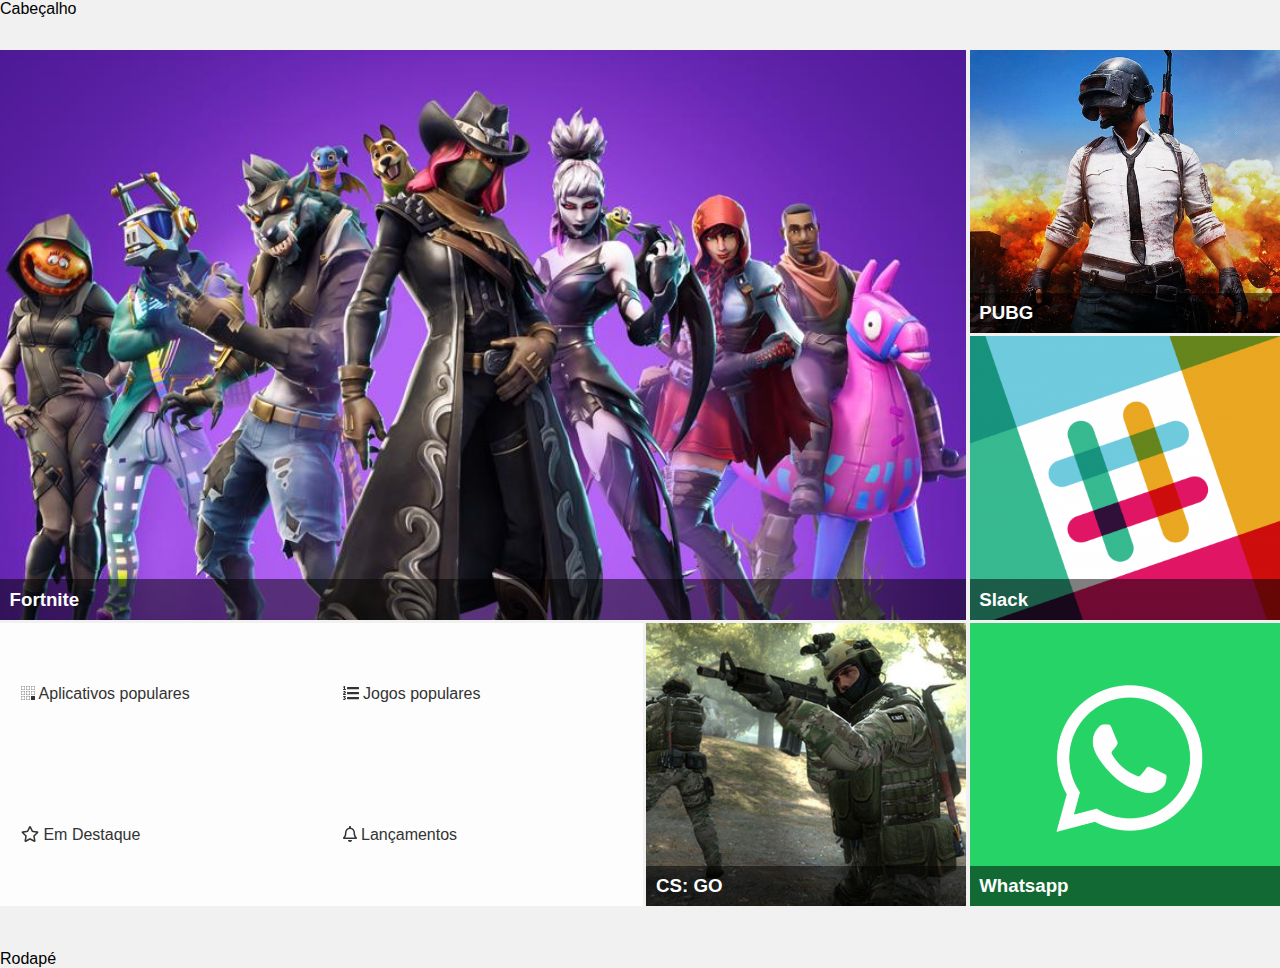
==== alura-store/index.html @ ba360400 "aula 1 e 2" ====
<!DOCTYPE html>
<html lang="pt-br">
<head>
    <meta charset="UTF-8">
    <meta name="viewport" content="width=device-width, initial-scale=1.0">
    <meta http-equiv="X-UA-Compatible" content="ie=edge">
    <title>Alura Store | Baixe nossos aplicativos e jogos</title>
    <link href="./assets/css/normalize.css" rel="stylesheet">
    <link href="./assets/css/reset.css" rel="stylesheet">
    <link href="./assets/css/style.css" rel="stylesheet">
    <link href="./assets/css/destaques.css" rel="stylesheet">
</head>
<body class="app">
    <header class="cabecalho">Cabeçalho</header>
    <main class="conteudo">
        <section class="destaques">
            <div class="destaques__principal caixa">
                <h3 class="destaques__titulo">Fortnite</h3>
            </div>
            <div class="destaques__secundario caixa">
                <h3 class="destaques__titulo">PUBG</h3>
            </div>
            <div class="destaques__secundario caixa">
                <h3 class="destaques__titulo">Slack</h3>
            </div>
            <div class="destaques__secundario caixa">
                <h3 class="destaques__titulo">Whatsapp</h3>
            </div>
            <div class="destaques__secundario caixa">
                <h3 class="destaques__titulo">CS: GO</h3>
            </div>
            <div class="destaques__categorias">
                <ul class="destaques__categorias___lista">
                    <li class="destaques__categorias___item">
                        <a class="destaques__categorias___link" href="#">
                            <i class="destaques__categorias___icone fab fa-buromobelexperte"></i>
                            Aplicativos populares
                        </a>
                    </li>
                    <li class="destaques__categorias___item">
                        <a class="destaques__categorias___link" href="#">
                            <i class="fas fa-list-ol"></i>
                            Jogos populares
                        </a>
                    </li>
                    <li class="destaques__categorias___item">
                        <a class="destaques__categorias___link" href="#">
                            <i class="far fa-star"></i>
                            Em Destaque
                        </a>
                    </li>
                    <li class="destaques__categorias___item">
                        <a class="destaques__categorias___link" href="#">
                            <i class="far fa-bell"></i>
                            Lançamentos
                        </a>
                    </li>
                </ul>
            </div>
        </section>
    </main>
    <footer class="rodape">Rodapé</footer>
    <script src="./assets/js/fontawesome.all.min.js"></script>
</body>
</html>
---- alura-store/assets/css/style.css ----
.app {
    background: #f1f1f1;
    display: grid;  
    font-family: Arial, Helvetica, sans-serif;
    grid-template-areas: 
    "cabecalho"
    "conteudo"
    "rodape";
    grid-template-columns: auto;
    grid-template-rows: 50px 100vh auto;
}

.cabecalho {
    grid-area: cabecalho;
}
 
.conteudo {
    grid-area: conteudo;
}

.rodape {
    grid-area:rodape;
}
---- alura-store/assets/css/destaques.css ----
.caixa {
    align-items: flex-end;
    display: flex;
    justify-content: center;
}

.destaques {
    display: grid;
    grid-gap: .2rem;
    grid-template-columns: 25% 25% 25% 25%;
    grid-template-rows: 33.33% 33.33% 33.33%;
    height: calc(100vh - 50px);
}
.destaques__titulo {
    background: rgba(0, 0, 0, .5);
    color: #fdfdfd;
    padding: .6rem;
    width: 100%;

}

.destaques__principal {
    background: url('../img/fortnite.jpg') center / cover no-repeat;
    grid-column: 1 / 4;
    grid-row: 1/ 3
}

.destaques__secundario:nth-child(2) {
    background: url(../img/pubg.jpg) center / cover no-repeat;
    grid-column: 4 / 4;
    grid-row: 1 /1;
}

.destaques__secundario:nth-child(3) {
    background: url('../img/slack.png') center / cover no-repeat;
    grid-column: 4 / 4;
    grid-row: 2 / 2;
}

.destaques__secundario:nth-child(4) {
    background: url('../img/whatsapp.png') center / cover no-repeat;
    grid-column: 4 / 4;
    grid-row: 3 /3;
}

.destaques__secundario:nth-child(5) {
    background: url('../img/cs-go.jpg') center / cover no-repeat;
    grid-column: 3 / 3;
    grid-row: 3 / 3;
}

.destaques__categorias {
    grid-column: 1 / 3;
    grid-row: 3 / 3;
}

.destaques__categorias___lista {
    display: flex;
    flex-wrap: wrap;
    height: 100%;
    justify-content: space-between;
}

.destaques__categorias___item {
    align-items: center;
    background: #fdfdfd;
    border-left: 5px solid transparent;
    color: #333333;
    display: flex;
    padding: 1rem;
    width: 50%   
}

.destaques__categorias___link {
    color: inherit;
}
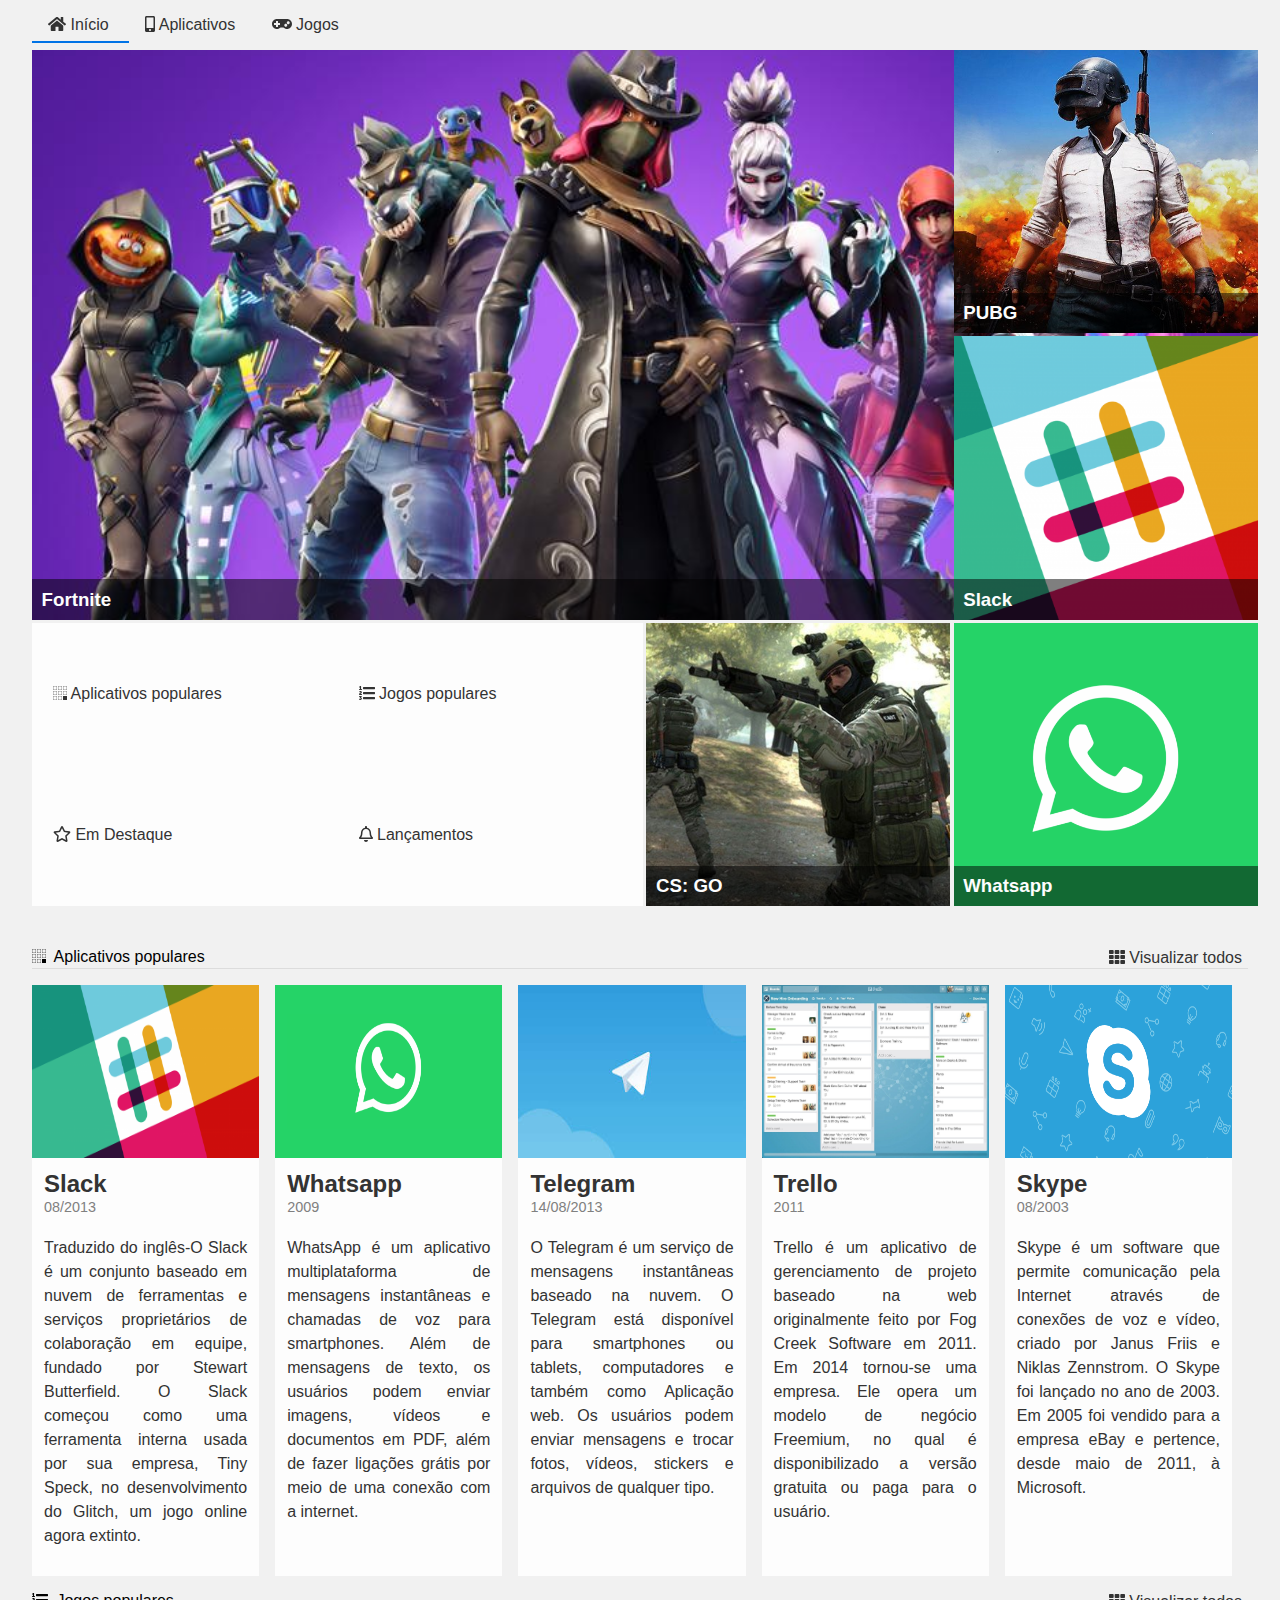
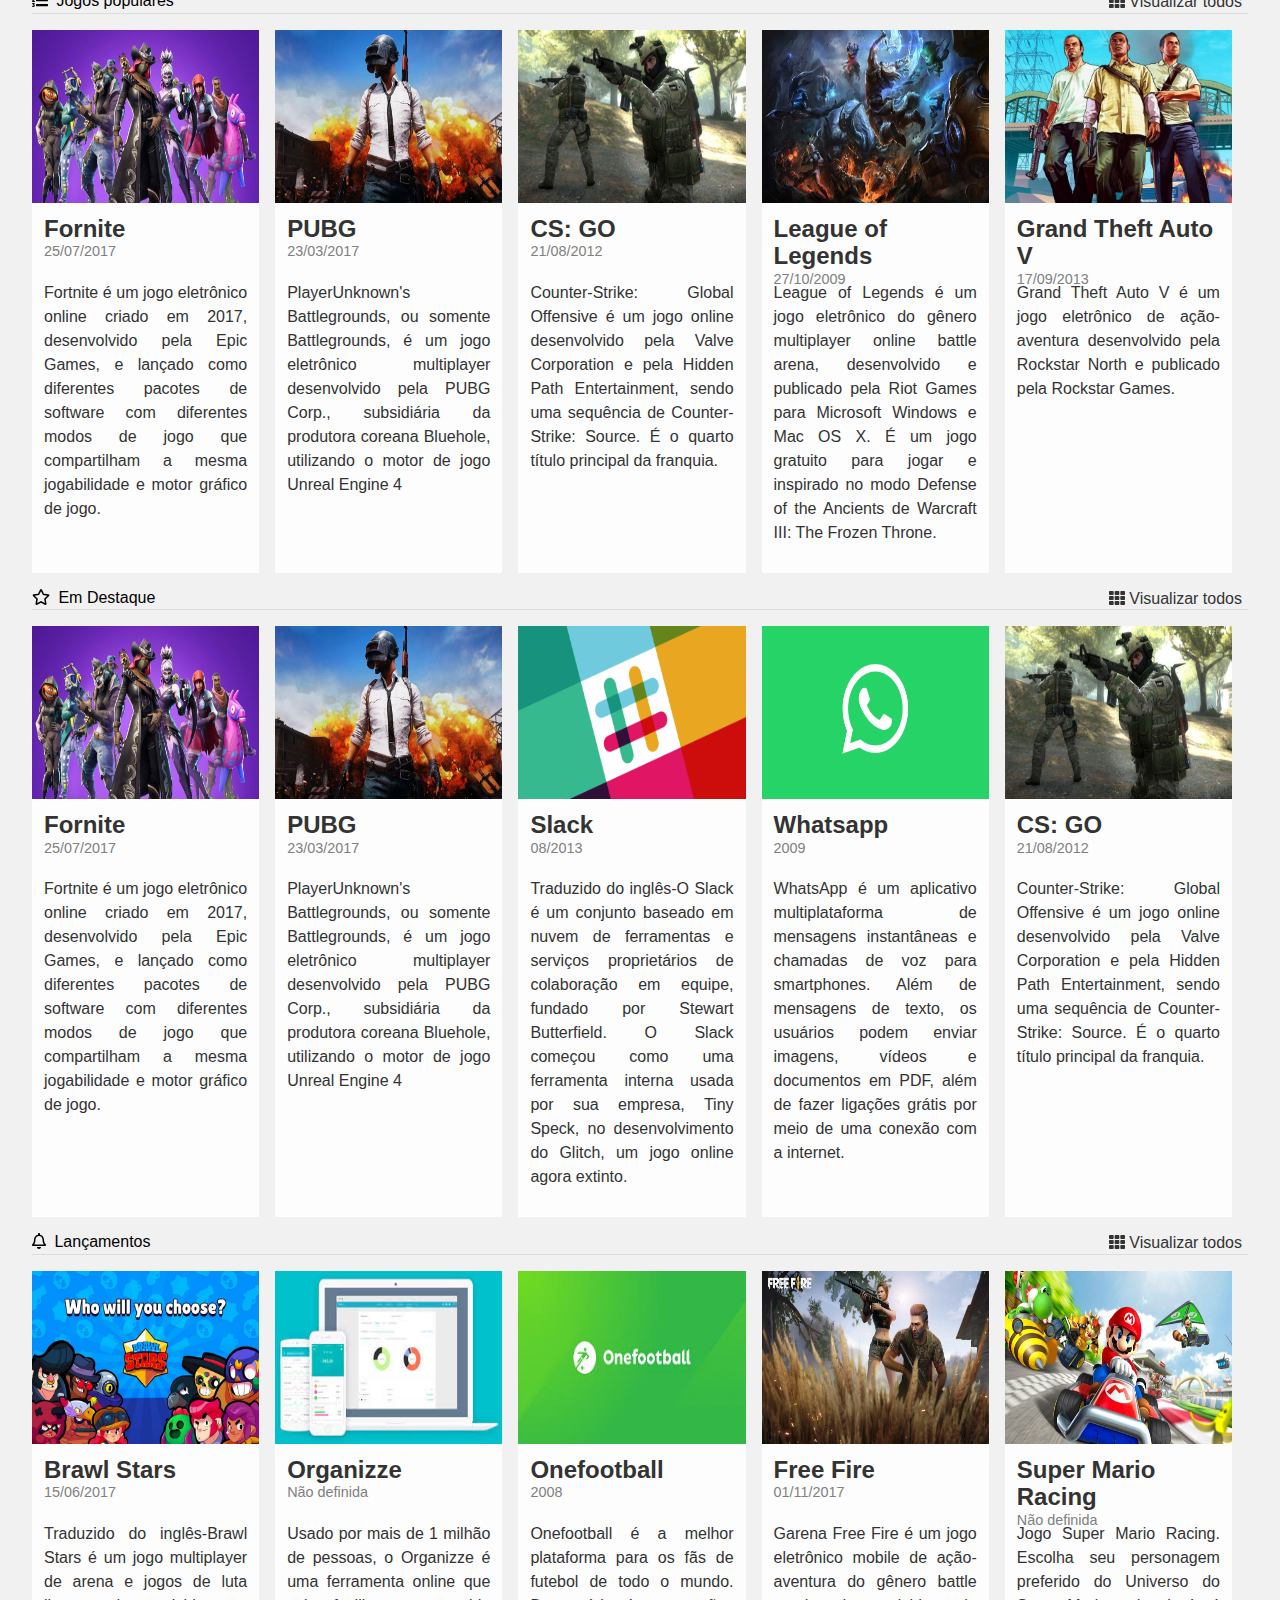
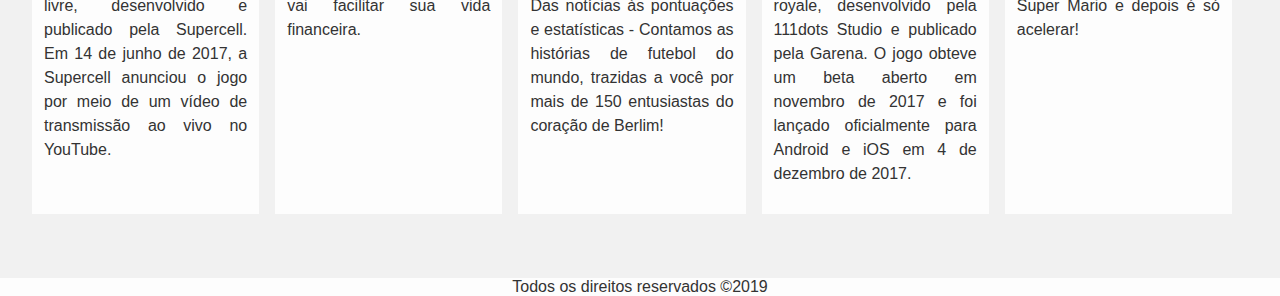
==== commit 92671f28: "projeto finalizado" ====
--- a/alura-store/index.html
+++ b/alura-store/index.html
@@ -9,9 +9,29 @@
     <link href="./assets/css/reset.css" rel="stylesheet">
     <link href="./assets/css/style.css" rel="stylesheet">
     <link href="./assets/css/destaques.css" rel="stylesheet">
+    <link href="./assets/css/populares.css" rel="stylesheet">
+    <link href="./assets/css/menu.css" rel="stylesheet">
+    <link href="./assets/css/responsivo.css" rel="stylesheet">
 </head>
 <body class="app">
-    <header class="cabecalho">Cabeçalho</header>
+    <header class="cabecalho"><nav class="menu">
+        <ul class="menu__lista">
+            <li class="menu__item">
+                <a class="menu__link ativo" href="#">
+                    <i class="fas fa-home"></i>
+                    Início
+                </a>
+                <a class="menu__link" href="#">
+                    <i class="fas fa-mobile-alt"></i>
+                    Aplicativos</a>
+                <a class="menu__link" href="#">
+                    <i class="fas fa-gamepad"></i>
+                    Jogos
+                </a>
+            </li>
+        </ul>
+    </nav>
+    </header>
     <main class="conteudo">
         <section class="destaques">
             <div class="destaques__principal caixa">
@@ -58,8 +78,314 @@
                 </ul>
             </div>
         </section>
+        <section class="populares">
+            <div class="populares__itens">
+                <div class="populares__info">
+                    <div class="populares__cabecalho">
+                        <h4 class="populares__titulo">
+                            <i class="populares__icone fab fa-buromobelexperte"></i>
+                            Aplicativos populares
+                        </h4>
+                        <button class="populares__botao">
+                            <i class="fas fa-th"></i>
+                            Visualizar todos
+                        </button>
+                    </div>
+                </div>
+                <div class="populares__conteudo">
+                    <div class="populares__card">
+                        <img class="populares__card___imagem" src="./assets/img/slack.png">
+                        <div class="populares__card___corpo">
+                            <div class="populares__card___cabecalho">
+                                <h5 class="populares__card___titulo">Slack</h5>
+                                <time class="populares__card___data" datetime="2013-08-01">08/2013</time>
+                            </div>
+                            <div class="populares__card___descricao">
+                                Traduzido do inglês-O Slack é um conjunto baseado em nuvem de ferramentas e serviços proprietários de colaboração em equipe, fundado por Stewart Butterfield. O Slack começou como uma ferramenta interna usada por sua empresa, Tiny Speck, no desenvolvimento do Glitch, um jogo online agora extinto.
+                            </div>
+                        </div>
+                    </div>
+                    <div class="populares__card">
+                        <img class="populares__card___imagem" src="./assets/img/whatsapp.png">
+                        <div class="populares__card___corpo">
+                            <div class="populares__card___cabecalho">
+                                <h5 class="populares__card___titulo">Whatsapp</h5>
+                                <time class="populares__card___data" datetime="20090-01-01">2009</time>
+                            </div>
+                            <div class="populares__card___descricao">
+                                WhatsApp é um aplicativo multiplataforma de mensagens instantâneas e chamadas de voz para smartphones. Além de mensagens de texto, os usuários podem enviar imagens, vídeos e documentos em PDF, além de fazer ligações grátis por meio de uma conexão com a internet.
+                            </div>
+                        </div>
+                    </div>
+                    <div class="populares__card">
+                        <img class="populares__card___imagem" src="./assets/img/telegram.jpeg">
+                        <div class="populares__card___corpo">
+                            <div class="populares__card___cabecalho">
+                                <h5 class="populares__card___titulo">Telegram</h5>
+                                <time class="populares__card___data" datetime="2013-08-14">14/08/2013</time>
+                            </div>
+                            <div class="populares__card___descricao">
+                                O Telegram é um serviço de mensagens instantâneas baseado na nuvem. O Telegram está disponível para smartphones ou tablets, computadores e também como Aplicação web. Os usuários podem enviar mensagens e trocar fotos, vídeos, stickers e arquivos de qualquer tipo.
+                            </div>
+                        </div>
+                    </div>
+                    <div class="populares__card">
+                        <img class="populares__card___imagem" src="./assets/img/trello.jpg">
+                        <div class="populares__card___corpo">
+                            <div class="populares__card___cabecalho">
+                                <h5 class="populares__card___titulo">Trello</h5>
+                                <time class="populares__card___data" datetime="2011-01-01">2011</time>
+                            </div>
+                            <div class="populares__card___descricao">
+                                Trello é um aplicativo de gerenciamento de projeto baseado na web originalmente feito por Fog Creek Software em 2011. Em 2014 tornou-se uma empresa. Ele opera um modelo de negócio Freemium, no qual é disponibilizado a versão gratuita ou paga para o usuário.
+                            </div>
+                        </div>
+                    </div>
+                    <div class="populares__card">
+                        <img class="populares__card___imagem" src="./assets/img/skype.png">
+                        <div class="populares__card___corpo">
+                            <div class="populares__card___cabecalho">
+                                <h5 class="populares__card___titulo">Skype</h5>
+                                <time class="populares__card___data" datetime="2003-08-01">08/2003</time>
+                            </div>
+                            <div class="populares__card___descricao">
+                                Skype é um software que permite comunicação pela Internet através de conexões de voz e vídeo, criado por Janus Friis e Niklas Zennstrom. O Skype foi lançado no ano de 2003. Em 2005 foi vendido para a empresa eBay e pertence, desde maio de 2011, à Microsoft.
+                            </div>
+                        </div>
+                    </div>
+                </div>
+            </div>
+            <div class="populares__itens">
+                <div class="populares__info">
+                    <div class="populares__cabecalho">
+                        <h4 class="populares__titulo">
+                            <i class="populares__icone fas fa-list-ol"></i>
+                            Jogos populares
+                        </h4>
+                        <button class="populares__botao">
+                            <i class="fas fa-th"></i>
+                            Visualizar todos
+                        </button>
+                    </div>
+                </div>
+                <div class="populares__conteudo">
+                    <div class="populares__card">
+                        <img class="populares__card___imagem" src="./assets/img/fortnite.jpg">
+                        <div class="populares__card___corpo">
+                            <div class="populares__card___cabecalho">
+                                <h5 class="populares__card___titulo">Fornite</h5>
+                                <time class="populares__card___data" datetime="2017-07-25">25/07/2017</time>
+                            </div>
+                            <div class="populares__card___descricao">
+                                Fortnite é um jogo eletrônico online criado em 2017, desenvolvido pela Epic Games, e lançado como diferentes pacotes de software com diferentes modos de jogo que compartilham a mesma jogabilidade e motor gráfico de jogo.
+                            </div>
+                        </div>
+                    </div>
+                    <div class="populares__card">
+                        <img class="populares__card___imagem" src="./assets/img/pubg.jpg">
+                        <div class="populares__card___corpo">
+                            <div class="populares__card___cabecalho">
+                                <h5 class="populares__card___titulo">PUBG</h5>
+                                <time class="populares__card___data" datetime="2017-03-23">23/03/2017</time>
+                            </div>
+                            <div class="populares__card___descricao">
+                                PlayerUnknown's Battlegrounds, ou somente Battlegrounds, é um jogo eletrônico multiplayer desenvolvido pela PUBG Corp., subsidiária da produtora coreana Bluehole, utilizando o motor de jogo Unreal Engine 4
+                            </div>
+                        </div>
+                    </div>
+                    <div class="populares__card">
+                        <img class="populares__card___imagem" src="./assets/img/cs-go.jpg">
+                        <div class="populares__card___corpo">
+                            <div class="populares__card___cabecalho">
+                                <h5 class="populares__card___titulo">CS: GO</h5>
+                                <time class="populares__card___data" datetime="2012-08-21">21/08/2012</time>
+                            </div>
+                            <div class="populares__card___descricao">
+                                Counter-Strike: Global Offensive é um jogo online desenvolvido pela Valve Corporation e pela Hidden Path Entertainment, sendo uma sequência de Counter-Strike: Source. É o quarto título principal da franquia.
+                            </div>
+                        </div>
+                    </div>
+                    <div class="populares__card">
+                        <img class="populares__card___imagem" src="./assets/img/lol.jpg">
+                        <div class="populares__card___corpo">
+                            <div class="populares__card___cabecalho">
+                                <h5 class="populares__card___titulo">League of Legends</h5>
+                                <time class="populares__card___data" datetime="2009-10-27">27/10/2009</time>
+                            </div>
+                            <div class="populares__card___descricao">
+                                League of Legends é um jogo eletrônico do gênero multiplayer online battle arena, desenvolvido e publicado pela Riot Games para Microsoft Windows e Mac OS X. É um jogo gratuito para jogar e inspirado no modo Defense of the Ancients de Warcraft III: The Frozen Throne.
+                            </div>
+                        </div>
+                    </div>
+                    <div class="populares__card">
+                        <img class="populares__card___imagem" src="./assets/img/gta-v.jpg">
+                        <div class="populares__card___corpo">
+                            <div class="populares__card___cabecalho">
+                                <h5 class="populares__card___titulo">Grand Theft Auto V</h5>
+                                <time class="populares__card___data" datetime="2013-09-17">17/09/2013</time>
+                            </div>
+                            <div class="populares__card___descricao">
+                                Grand Theft Auto V é um jogo eletrônico de ação-aventura desenvolvido pela Rockstar North e publicado pela Rockstar Games.
+                            </div>
+                        </div>
+                    </div>
+                </div>
+            </div>
+            <div class="populares__itens">
+                <div class="populares__info">
+                    <div class="populares__cabecalho">
+                        <h4 class="populares__titulo">
+                            <i class="populares__icone far fa-star"></i>
+                            Em Destaque
+                        </h4>
+                        <button class="populares__botao">
+                            <i class="fas fa-th"></i>
+                            Visualizar todos
+                        </button>
+                    </div>
+                </div>
+                <div class="populares__conteudo">
+                    <div class="populares__card">
+                        <img class="populares__card___imagem" src="./assets/img/fortnite.jpg">
+                        <div class="populares__card___corpo">
+                            <div class="populares__card___cabecalho">
+                                <h5 class="populares__card___titulo">Fornite</h5>
+                                <time class="populares__card___data" datetime="2017-07-25">25/07/2017</time>
+                            </div>
+                            <div class="populares__card___descricao">
+                                Fortnite é um jogo eletrônico online criado em 2017, desenvolvido pela Epic Games, e lançado como diferentes pacotes de software com diferentes modos de jogo que compartilham a mesma jogabilidade e motor gráfico de jogo.
+                            </div>
+                        </div>
+                    </div>
+                    <div class="populares__card">
+                        <img class="populares__card___imagem" src="./assets/img/pubg.jpg">
+                        <div class="populares__card___corpo">
+                            <div class="populares__card___cabecalho">
+                                <h5 class="populares__card___titulo">PUBG</h5>
+                                <time class="populares__card___data" datetime="2017-03-23">23/03/2017</time>
+                            </div>
+                            <div class="populares__card___descricao">
+                                PlayerUnknown's Battlegrounds, ou somente Battlegrounds, é um jogo eletrônico multiplayer desenvolvido pela PUBG Corp., subsidiária da produtora coreana Bluehole, utilizando o motor de jogo Unreal Engine 4
+                            </div>
+                        </div>
+                    </div>
+                    <div class="populares__card">
+                        <img class="populares__card___imagem" src="./assets/img/slack.png">
+                        <div class="populares__card___corpo">
+                            <div class="populares__card___cabecalho">
+                                <h5 class="populares__card___titulo">Slack</h5>
+                                <time class="populares__card___data" datetime="2013-08-01">08/2013</time>
+                            </div>
+                            <div class="populares__card___descricao">
+                                Traduzido do inglês-O Slack é um conjunto baseado em nuvem de ferramentas e serviços proprietários de colaboração em equipe, fundado por Stewart Butterfield. O Slack começou como uma ferramenta interna usada por sua empresa, Tiny Speck, no desenvolvimento do Glitch, um jogo online agora extinto.
+                            </div>
+                        </div>
+                    </div>
+                    <div class="populares__card">
+                        <img class="populares__card___imagem" src="./assets/img/whatsapp.png">
+                        <div class="populares__card___corpo">
+                            <div class="populares__card___cabecalho">
+                                <h5 class="populares__card___titulo">Whatsapp</h5>
+                                <time class="populares__card___data" datetime="20090-01-01">2009</time>
+                            </div>
+                            <div class="populares__card___descricao">
+                                WhatsApp é um aplicativo multiplataforma de mensagens instantâneas e chamadas de voz para smartphones. Além de mensagens de texto, os usuários podem enviar imagens, vídeos e documentos em PDF, além de fazer ligações grátis por meio de uma conexão com a internet.
+                            </div>
+                        </div>
+                    </div>
+                    <div class="populares__card">
+                        <img class="populares__card___imagem" src="./assets/img/cs-go.jpg"> 
+                        <div class="populares__card___corpo">
+                            <div class="populares__card___cabecalho">
+                                <h5 class="populares__card___titulo">CS: GO</h5>
+                                <time class="populares__card___data" datetime="2012-08-21">21/08/2012</time>
+                            </div>
+                            <div class="populares__card___descricao">
+                                Counter-Strike: Global Offensive é um jogo online desenvolvido pela Valve Corporation e pela Hidden Path Entertainment, sendo uma sequência de Counter-Strike: Source. É o quarto título principal da franquia.
+                            </div>
+                        </div>
+                    </div>
+                </div>
+            </div>
+            <div class="populares__itens">
+                <div class="populares__info">
+                    <div class="populares__cabecalho">
+                        <h4 class="populares__titulo">
+                            <i class="populares__icone far fa-bell"></i>
+                            Lançamentos
+                        </h4>
+                        <button class="populares__botao">
+                            <i class="fas fa-th"></i>
+                            Visualizar todos
+                        </button>
+                    </div>
+                </div>
+                <div class="populares__conteudo">
+                    <div class="populares__card">
+                        <img class="populares__card___imagem" src="./assets/img/brawl-stars.jpg"> 
+                        <div class="populares__card___corpo">
+                            <div class="populares__card___cabecalho">
+                                <h5 class="populares__card___titulo">Brawl Stars</h5>
+                                <time class="populares__card___data" datetime="2017-06-15">15/06/2017</time>
+                            </div>
+                            <div class="populares__card___descricao">
+                                Traduzido do inglês-Brawl Stars é um jogo multiplayer de arena e jogos de luta livre, desenvolvido e publicado pela Supercell. Em 14 de junho de 2017, a Supercell anunciou o jogo por meio de um vídeo de transmissão ao vivo no YouTube.
+                            </div>
+                        </div>
+                    </div>
+                    <div class="populares__card">
+                        <img class="populares__card___imagem" src="./assets/img/organizze.jpeg"> 
+                        <div class="populares__card___corpo">
+                            <div class="populares__card___cabecalho">
+                                <h5 class="populares__card___titulo">Organizze</h5>
+                                <time class="populares__card___data" datetime="">Não definida</time>
+                            </div>
+                            <div class="populares__card___descricao">
+                                Usado por mais de 1 milhão de pessoas, o Organizze é uma ferramenta online que vai facilitar sua vida financeira.  
+                            </div>
+                        </div>
+                    </div>
+                    <div class="populares__card">
+                        <img class="populares__card___imagem" src="./assets/img/onefotball.jpeg"> 
+                        <div class="populares__card___corpo">
+                            <div class="populares__card___cabecalho">
+                                <h5 class="populares__card___titulo">Onefootball</h5>
+                                <time class="populares__card___data" datetime="2008-01-01">2008</time>
+                            </div>
+                            <div class="populares__card___descricao">
+                                Onefootball é a melhor plataforma para os fãs de futebol de todo o mundo. Das notícias às pontuações e estatísticas - Contamos as histórias de futebol do mundo, trazidas a você por mais de 150 entusiastas do coração de Berlim!
+                            </div>
+                        </div>
+                    </div>
+                    <div class="populares__card">
+                        <img class="populares__card___imagem" src="./assets/img/free-fire.jpg"> 
+                        <div class="populares__card___corpo">
+                            <div class="populares__card___cabecalho">
+                                <h5 class="populares__card___titulo">Free Fire</h5>
+                                <time class="populares__card___data" datetime="2017-11-01">01/11/2017</time>
+                            </div>
+                            <div class="populares__card___descricao">
+                                Garena Free Fire é um jogo eletrônico mobile de ação-aventura do gênero battle royale, desenvolvido pela 111dots Studio e publicado pela Garena. O jogo obteve um beta aberto em novembro de 2017 e foi lançado oficialmente para Android e iOS em 4 de dezembro de 2017.
+                            </div>
+                        </div>
+                    </div>
+                    <div class="populares__card">
+                        <img class="populares__card___imagem" src="./assets/img/mario-kart.jpg"> 
+                        <div class="populares__card___corpo">
+                            <div class="populares__card___cabecalho">
+                                <h5 class="populares__card___titulo">Super Mario Racing</h5>
+                                <time class="populares__card___data" datetime="">Não definida</time>
+                            </div>
+                            <div class="populares__card___descricao">
+                                Jogo Super Mario Racing. Escolha seu personagem preferido do Universo do Super Mario e depois é só acelerar!
+                            </div>
+                        </div>
+                    </div>
+                </div>
+            </div>
+        </section>
     </main>
-    <footer class="rodape">Rodapé</footer>
+    <footer class="rodape">Todos os direitos reservados &copy;2019</footer>
     <script src="./assets/js/fontawesome.all.min.js"></script>
 </body>
 </html>--- a/alura-store/assets/css/style.css
+++ b/alura-store/assets/css/style.css
@@ -7,17 +7,26 @@
     "conteudo"
     "rodape";
     grid-template-columns: auto;
-    grid-template-rows: 50px 100vh auto;
+    grid-template-rows: 50px auto auto;
 }
 
 .cabecalho {
+    align-items: center;
+    display: flex;
     grid-area: cabecalho;
+    padding: 0 2rem;
 }
  
 .conteudo {
     grid-area: conteudo;
+    padding: 0 2rem;
 }
 
 .rodape {
     grid-area:rodape;
+    background: #fdfdfd;
+    color: #333333;
+    font-size: 0.8;
+    padding: 1;
+    text-align: center;
 }--- a/alura-store/assets/css/destaques.css
+++ b/alura-store/assets/css/destaques.css
@@ -27,26 +27,21 @@
 
 .destaques__secundario:nth-child(2) {
     background: url(../img/pubg.jpg) center / cover no-repeat;
-    grid-column: 4 / 4;
-    grid-row: 1 /1;
+
 }
 
 .destaques__secundario:nth-child(3) {
     background: url('../img/slack.png') center / cover no-repeat;
-    grid-column: 4 / 4;
-    grid-row: 2 / 2;
+
 }
 
 .destaques__secundario:nth-child(4) {
     background: url('../img/whatsapp.png') center / cover no-repeat;
-    grid-column: 4 / 4;
-    grid-row: 3 /3;
 }
 
 .destaques__secundario:nth-child(5) {
     background: url('../img/cs-go.jpg') center / cover no-repeat;
-    grid-column: 3 / 3;
-    grid-row: 3 / 3;
+
 }
 
 .destaques__categorias {
--- a/alura-store/assets/css/populares.css
+++ b/alura-store/assets/css/populares.css
@@ -0,0 +1,77 @@
+.populares {
+    padding: 3rem 0;
+}
+
+.populares__conteudo {
+    display: flex;
+    flex-wrap: wrap;
+    grid-area: conteudo;
+    padding: 1rem 0;
+}
+
+.populares__card {
+    background: #fdfdfd;
+    display: grid;
+    grid-template-areas:
+    "card-imagem"
+    "card-corpo";
+    grid-template-columns: 100%;}
+
+.populares__card:last-child {
+    margin-right: 0;
+}
+
+.populares__card___imagem {
+    grid-area: card-imagem;
+    height: 100%;
+    width: 100%;
+}
+
+.populares__card___corpo {
+    display: grid;
+    grid-area: card-corpo;
+    grid-template-areas:
+    "card-cabecalho"
+    "card-conteudo";
+    grid-template-rows: 50px auto;
+    padding: .75rem;
+}
+
+.populares__card___titulo {
+    font-size: 1.5rem;
+    color: #333333;
+
+}
+
+.populares__card___data {
+    font-size: .9rem;
+    color:#808080
+}
+
+.populares__card___descricao {
+    color: #333333;
+    line-height: 1.5rem;
+    margin: 1rem 0;
+    text-align: justify;
+
+}
+
+.populares__titulo {
+    font-weight: 500;
+}
+
+.populares__icone {
+    margin-right: .25rem ;
+}
+
+.populares__cabecalho {
+    border-bottom: 1px solid #dcdcdc;
+    display: flex;
+    justify-content: space-between;
+}
+
+.populares__botao {
+    background: transparent;
+    border: none;
+    color: #333333;
+}--- a/alura-store/assets/css/menu.css
+++ b/alura-store/assets/css/menu.css
@@ -0,0 +1,8 @@
+.menu__link {
+    color: #333333;
+    padding: .5rem 1rem;
+}
+
+.menu__link:hover, .menu__link.ativo {
+    border-bottom: 2px solid #0073e6;
+}
--- a/alura-store/assets/css/responsivo.css
+++ b/alura-store/assets/css/responsivo.css
@@ -0,0 +1,89 @@
+@media  screen and (min-width: 0px) {
+    .destaques__principal {
+        grid-column:1 / 5;
+    }
+    .destaques__secundario:nth-child(2) {
+        display: none;
+        grid-column: none;
+        grid-row: none;
+    }
+    .destaques__secundario:nth-child(3) {
+        display: none;
+        grid-column: none;
+        grid-row: none;
+    }
+    .destaques__secundario:nth-child(4) {
+        display: none;
+        grid-column: none;
+        grid-row: none;
+    }
+    .destaques__secundario:nth-child(5) {
+        display: none;
+        grid-column: none;
+        grid-row: none;
+    }
+    .destaques__categorias {
+        grid-column: 1 / 5;
+    }
+    .populares__conteudos {
+        flex-direction: column;
+    }
+    .populares__card {
+        grid-template-rows: 150px auto;
+        width: 100%;
+        margin-bottom: 3rem;
+        margin-right: 0;
+    }
+}
+
+@media  screen and (min-width: 768px) {
+    .destaques__principal {
+        grid-column:1 / 5;
+    }
+    .destaques__secundario:nth-child(2) {
+        display: flex;
+        grid-column: 4 / 4;
+        grid-row: 1 / 1;
+    }
+    .destaques__secundario:nth-child(3) {
+        display: flex;
+        grid-column: 4 / 4;
+        grid-row: 2 / 2;
+    }
+    .destaques__secundario:nth-child(4) {
+        display: flex;
+        grid-column: 4 / 4;
+        grid-row: 3 / 3;
+    }
+    .destaques__secundario:nth-child(5) {
+        display: flex;
+        grid-column: 3 / 3;
+        grid-row: 3 / 3;
+    }
+    .destaques__categorias {
+        grid-column: 1 / 3;
+    }
+    .populares__conteudos {
+        flex-direction: row;
+    }
+    .populares__card {
+        grid-template-rows: 173px auto;
+        margin-bottom: 3rem;
+        margin-right: 1rem;
+        width: calc(50% - 1rem);
+    }
+}
+
+@media  screen and (min-width: 992px) {
+    .populares__card {
+        margin-right: 1rem;
+        width: calc(33.33% - 1rem);
+}
+}
+
+@media  screen and (min-width: 1200px) {
+    .populares__card {
+        margin-bottom: 0rem;
+        width: calc(20% - 1rem);
+}
+}